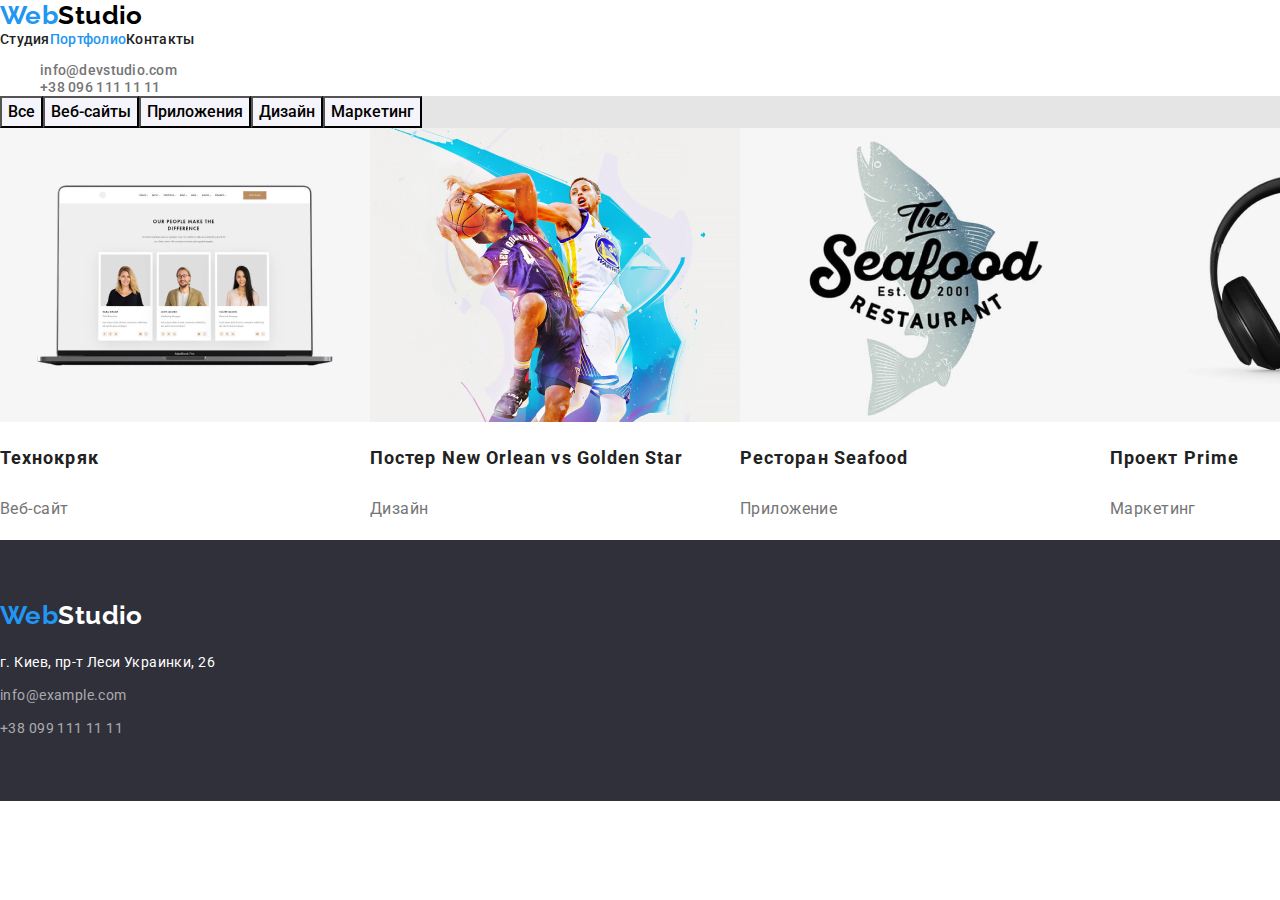
==== portfolio.html @ 4d5f1964 "Add files via upload" ====
<!DOCTYPE html>
<html lang="en">
  <head>
    <meta charset="UTF-8" />
    <meta name="viewport" content="width=device-width, initial-scale=1.0" />
    <title>Portfolio</title>
    <link
      href="https://fonts.googleapis.com/css2?family=Raleway:wght@700&family=Roboto:wght@400;500;700;900&display=swap"
      rel="stylesheet"
    />
    <link rel="stylesheet" href="./style/normalize.css" />
    <link rel="stylesheet" href="./style/styles.css" />
  </head>

  <body>
    <header>
      <nav>
        <a class="logo link" href="index.html"
          >Web<span class="studio">Studio</span></a
        >
        <ul class="site-nav list">
          <li><a class="link" href="index.html">Студия</a></li>
          <li><a class="link current" href="portfolio.html">Портфолио</a></li>
          <li><a class="link" href="">Контакты</a></li>
        </ul>
      </nav>
      <ul class="site-nav contacts">
        <li><a class="link" href="mailto:info@devstudio.com">info@devstudio.com</a></li>
        <li><a class="link" href="tel:+380961111111">+38 096 111 11 11</a></li>
      </ul>
    </header>
    <main class="main-content">
      <div>
        <h1 class="hidden">Фильтры</h1>
        <ul class="list">
          <li><button type="button">Все</button></li>
          <li><button type="button">Веб-сайты</button></li>
          <li><button type="button">Приложения</button></li>
          <li><button type="button">Дизайн</button></li>
          <li><button type="button">Маркетинг</button></li>
        </ul>
      </div>
      <section class="projects">
        <h2 class="hidden">Проекты</h2>
        <ul class="list">
          <li class="box">
            <a class="link" href="">
              <img src="./images/image.jpg" alt="" />
              <h3 class="projects-title">Технокряк</h3>
              <p class="paragraph">Веб-сайт</p>
            </a>
          </li>
          <li class="box">
            <a class="link" href="">
              <img src="./images/image1.jpg" alt="" />
              <h3 class="projects-title">Постер New Orlean vs Golden Star</h3>
              <p class="paragraph">Дизайн</p>
            </a>
          </li>
          <li class="box">
            <a class="link" href="">
              <img src="./images/image2.jpg" alt="" />
              <h3 class="projects-title">Ресторан Seafood</h3>
              <p class="paragraph">Приложение</p>
            </a>
          </li>
          <li class="box">
            <a class="link" href="">
              <img src="./images/image3.jpg" alt="" />
              <h3 class="projects-title">Проект Prime</h3>
              <p class="paragraph">Маркетинг</p>
            </a>
          </li>
          <li class="box">
            <a class="link" href="">
              <img src="./images/image4.jpg" alt="" />
              <h3 class="projects-title">Проект Boxes</h3>
              <p class="paragraph"">Приложение</p>
            </a>
          </li>
          <li class="box">
            <a class="link" href="">
              <img src="./images/image5.jpg" alt="" />
              <h3 class="projects-title">Inspiration has no Borders</h3>
              <p class="paragraph">Веб-сайт</p>
            </a>
          </li>
          <li class="box">
            <a class="link" href="">
              <img src="./images/image6.jpg" alt="" />
              <h3 class="projects-title">Издание Limited Edition</h3>
              <p class="paragraph">Дизайн</p>
            </a>
          </li>
          <li class="box">
            <a class="link" href="">
              <img src="./images/image7.jpg" alt="" />
              <h3 class="projects-title">Проект LAB</h3>
              <p class="paragraph">Маркетинг</p>
            </a>
          </li>
          <li class="box">
            <a class="link" href="">
              <img src="./images/image8.jpg" alt="" />
              <h3 class="projects-title">Growing Business</h3>
              <p class="paragraph">Приложение</p>
            </a>
          </li>
        </ul>
      </section>
    </main>
    <footer>
      <a class="logo link" href="./index.html"
        >Web<span class="studio-white">Studio</span></a
      >
      <address>
        <p>г. Киев, пр-т Леси Украинки, 26</p> 
        <a class="contacts link" href="mailto:info@example.com">info@example.com</a>
        <a class="contacts link" href="tel:+380991111111">+38 099 111 11 11</a>
      </address>
    </footer>
  </body>
</html>
---- style/styles.css ----
/* цвет заголовков #212121; */
/* цвет текста #757575; */
/* акцент  #2196F3; */
/* белий #FFFFFF; */
/* серий бекграунд #2F303A; */
/* бекграунд мейна #E5E5E5; */
/* бекграунд команди #F5F4FA; */
/* контакти color: rgba(255, 255, 255, 0.6); */
:root {
  --title-color: #212121;
  --text-color: #757575;
  --accent-color: #2196f3;
  --white: #ffffff;
  --black: #000000;
  --backgroud-gray: #2f303a;
  --background-main-color: #e5e5e5;
  --baclground-team: #f5f4fa;
  --contacts-color: rgba(255, 255, 255, 0.6);
}

body {
  color: #212121;
  font-family: Roboto;
  letter-spacing: 0.03em;
  font-size: 14px;
  font-style: normal;
  font-weight: 400;
}
.main-content {
  background-color: var(--background-main-color);
}
.link {
  text-decoration: none;
}

.list {
  padding: 0;
  margin: 0;
  list-style: none;
  display: flex;
}

.container {
  margin-left: auto;
  margin-right: auto;
  width: 1200px;
  outline: 2px solid tomato;
  padding-right: 15px;
  padding-left: 15px;
}

.section {
  padding-top: 94px;
  padding-bottom: 94px;
}
/* header */
header {
  background-color: var(--white);
}

.logo {
  font-family: Raleway;
  font-style: normal;
  color: var(--accent-color);
  font-weight: 700;
  font-size: 26px;
  line-height: 1.2;
}

.studio {
  color: var(--black);
}
.list li {
  /* background-color:tomato; */
  /* display: block; */
}
.list img {
  display: block;
}
.site-nav .link {
  color: var(--title-color);
  font-weight: 500;
  line-height: 1.14;
  letter-spacing: 0.02em;
  text-decoration: none;
}

.link.current {
  color: var(--accent-color);
}

.site-nav .link:hover,
.site-nav .link:focus,
address .contacts:hover,
address .contacts:focus {
  color: var(--accent-color);
}
.contacts .link {
  color: var(--text-color);
}
/* hero */

.hero {
  background-color: var(--backgroud-gray);
  color: var(--white);
  text-align: center;
}

.hero-title {
  margin-top: 0;
  margin-bottom: 30px;
  padding-top: 200px;
  font-weight: 900;
  font-size: 44px;
  line-height: 1.4;
  letter-spacing: 0.06em;
  text-transform: uppercase;
}
.button {
  display: inline-block;
  border-radius: 4px;
  padding: 10px 32px;
  margin-bottom: 200px;
  min-width: 200px;
  color: var(--white);
  background-color: var(--accent-color);
  font-weight: 700;
  font-size: 16px;
  line-height: 1.9;
  letter-spacing: 0.06em;
}

/* features */
.hidden {
  visibility: hidden;
  font-size: 0;
  /* color: var(--background-main-color); */
  margin-bottom: 0;
  margin-top: 0;
}

.features .subtitle {
  font-weight: 700;
  line-height: 1.14;
  text-transform: uppercase;
  margin-bottom: 10px;
  margin-top: 0;
}
.features .paragraph {
  line-height: 1.7;
  color: var(--text-color);
  margin-top: 0;
  margin-bottom: 0;
}

/* what we do */

.title {
  margin-bottom: 50px;
  margin-top: 0;
  font-weight: 700;
  font-size: 36px;
  line-height: 1.2;
  text-align: center;
}

/* team */
.team {
  background-color: var(--baclground-team);
  padding-top: 94px;
  padding-bottom: 94px;
  text-align: center;
}
.team .subtitle {
  font-weight: 500;
  font-size: 16px;
  line-height: 1.2;
  margin-top: 30px;
  margin-bottom: 0;
}
.team .paragraph {
  font-size: 16px;
  line-height: 1.2;
  color: var(--text-color);
  margin-top: 10px;
  margin-bottom: 0;
}

/* footer */
footer {
  padding-top: 60px;
  padding-bottom: 60px;
  background-color: var(--backgroud-gray);
}
.studio-white {
  color: var(--white);
}
address {
  color: var(--white);
  line-height: 1.7;
  font-style: normal;
}
address p {
  margin-top: 20px;
  margin-bottom: 9px;
}
.contacts {
  color: var(--contacts-color);
  display: block;
  margin-bottom: 9px;
}

.contacts:last-child {
  margin-bottom: 0;
}
/* portfolio */
button {
  font-weight: 500;
  font-size: 16px;
  line-height: 1.6;
  text-align: center;
  background-color: var(--baclground-team);
}
button:hover,
button:focus {
  color: var(--white);
  background-color: var(--accent-color);
}

.projects {
  display: flex;
  flex-wrap: wrap;
}

.projects-title {
  font-weight: 700;
  font-size: 18px;
  line-height: 2;
  color: var(--title-color);
  letter-spacing: 0.06em;
}
.projects .paragraph {
  font-size: 16px;
  line-height: 1.9;
  color: var(--text-color);
}

.box {
  background-color: var(--white);
}
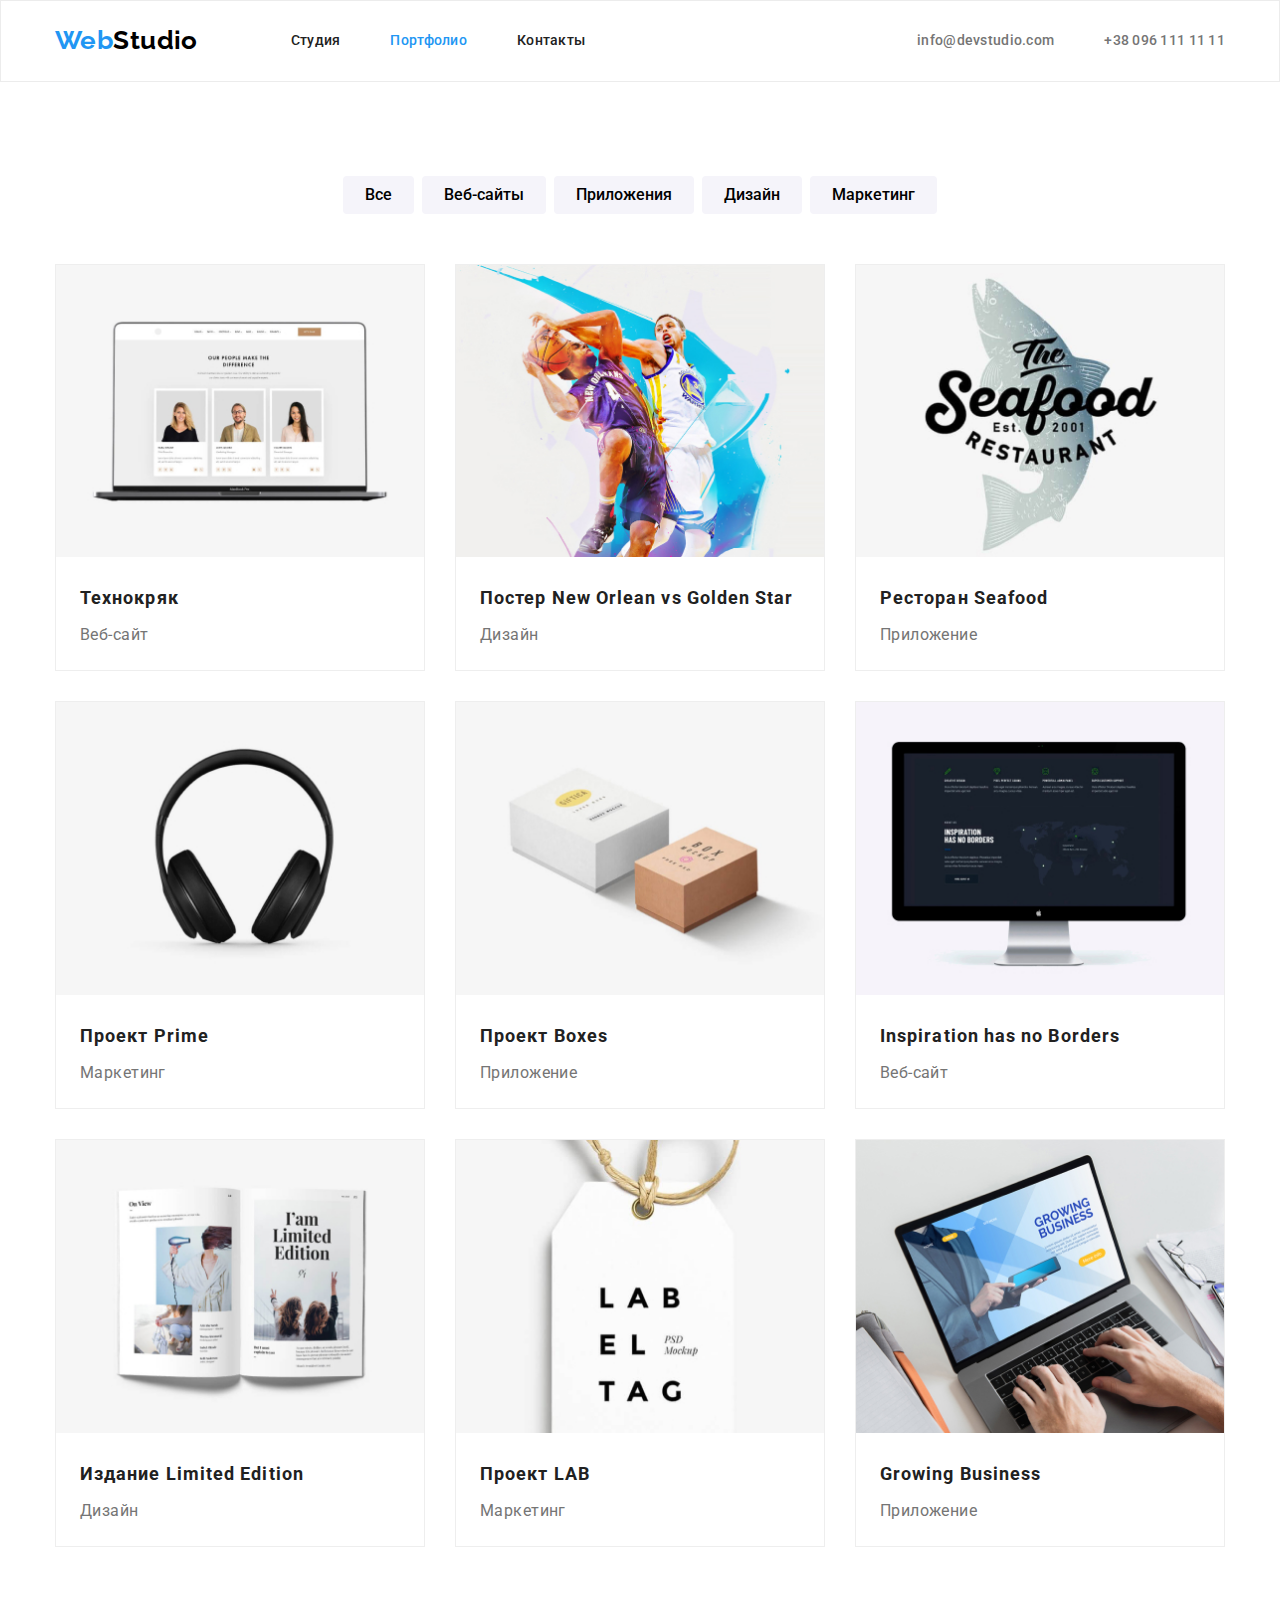
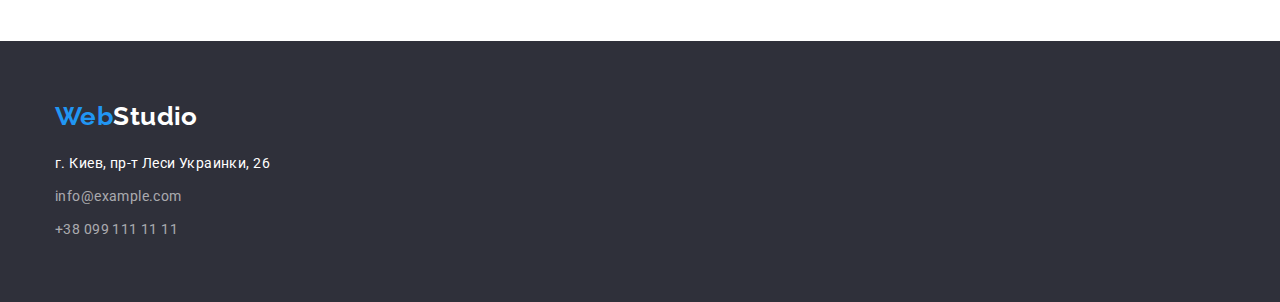
==== commit 97d1f3d5: "Добавлены стили для геометрии контента страниц Студия и Протфолио" ====
--- a/portfolio.html
+++ b/portfolio.html
@@ -14,110 +14,122 @@
 
   <body>
     <header>
-      <nav>
-        <a class="logo link" href="index.html"
-          >Web<span class="studio">Studio</span></a
-        >
-        <ul class="site-nav list">
-          <li><a class="link" href="index.html">Студия</a></li>
-          <li><a class="link current" href="portfolio.html">Портфолио</a></li>
-          <li><a class="link" href="">Контакты</a></li>
+      <div class="container main-nav">
+        <nav class="main-nav">
+          <a class="logo link" href="index.html">Web<span class="studio">Studio</span></a>
+          <ul class="site-nav list">
+            <li class="item"><a class="link" href="index.html">Студия</a></li>
+            <li class="item"><a class="current link" href="portfolio.html">Портфолио</a></li>
+            <li class="item"><a class="link" href="">Контакты</a></li>
+          </ul>
+        </nav>
+        <ul class="site-nav list contacts">
+          <li class="item"><a class="link" href="mailto:info@devstudio.com">info@devstudio.com</a></li>
+          <li class="item"><a class="link" href="tel:+380961111111">+38 096 111 11 11</a></li>
         </ul>
-      </nav>
-      <ul class="site-nav contacts">
-        <li><a class="link" href="mailto:info@devstudio.com">info@devstudio.com</a></li>
-        <li><a class="link" href="tel:+380961111111">+38 096 111 11 11</a></li>
-      </ul>
+      </div>
+    
     </header>
     <main class="main-content">
-      <div>
+      <div class="container section">
         <h1 class="hidden">Фильтры</h1>
-        <ul class="list">
-          <li><button type="button">Все</button></li>
-          <li><button type="button">Веб-сайты</button></li>
-          <li><button type="button">Приложения</button></li>
-          <li><button type="button">Дизайн</button></li>
-          <li><button type="button">Маркетинг</button></li>
+        <div class="buttons"><ul class="list">
+          <li class="btn"><button type="button">Все</button></li>
+          <li class="btn"><button type="button">Веб-сайты</button></li>
+          <li class="btn"><button type="button">Приложения</button></li>
+          <li class="btn"><button type="button">Дизайн</button></li>
+          <li class="btn"><button type="button">Маркетинг</button></li>
         </ul>
       </div>
+      
       <section class="projects">
         <h2 class="hidden">Проекты</h2>
         <ul class="list">
           <li class="box">
             <a class="link" href="">
-              <img src="./images/image.jpg" alt="" />
-              <h3 class="projects-title">Технокряк</h3>
-              <p class="paragraph">Веб-сайт</p>
+              <img src="./images/image.jpg" alt="" width="368" />
+              <div class="box-caption"><h3 class="projects-title">Технокряк</h3>
+                <p class="paragraph">Веб-сайт</p>
+              </div>
             </a>
           </li>
           <li class="box">
             <a class="link" href="">
-              <img src="./images/image1.jpg" alt="" />
-              <h3 class="projects-title">Постер New Orlean vs Golden Star</h3>
+              <img src="./images/image1.jpg" alt=""  width="368"/>
+             <div class="box-caption"> <h3 class="projects-title">Постер New Orlean vs Golden Star</h3>
               <p class="paragraph">Дизайн</p>
+            </div>
             </a>
           </li>
           <li class="box">
             <a class="link" href="">
-              <img src="./images/image2.jpg" alt="" />
-              <h3 class="projects-title">Ресторан Seafood</h3>
-              <p class="paragraph">Приложение</p>
+              <img src="./images/image2.jpg" alt="" width="368" />
+              <div class="box-caption"><h3 class="projects-title">Ресторан Seafood</h3>
+                <p class="paragraph">Приложение</p>
+              </div>
             </a>
           </li>
           <li class="box">
             <a class="link" href="">
-              <img src="./images/image3.jpg" alt="" />
-              <h3 class="projects-title">Проект Prime</h3>
-              <p class="paragraph">Маркетинг</p>
+              <img src="./images/image3.jpg" alt="" width="368" />
+              <div class="box-caption"><h3 class="projects-title">Проект Prime</h3>
+                <p class="paragraph">Маркетинг</p>
+              </div>
             </a>
           </li>
           <li class="box">
             <a class="link" href="">
-              <img src="./images/image4.jpg" alt="" />
-              <h3 class="projects-title">Проект Boxes</h3>
-              <p class="paragraph"">Приложение</p>
+              <img src="./images/image4.jpg" alt="" width="368" />
+              <div class="box-caption"><h3 class="projects-title">Проект Boxes</h3>
+                <p class="paragraph"">Приложение</p>
+              </div>
             </a>
           </li>
           <li class="box">
             <a class="link" href="">
-              <img src="./images/image5.jpg" alt="" />
-              <h3 class="projects-title">Inspiration has no Borders</h3>
-              <p class="paragraph">Веб-сайт</p>
+              <img src="./images/image5.jpg" alt="" width="368" />
+              <div class="box-caption"><h3 class="projects-title">Inspiration has no Borders</h3>
+                <p class="paragraph">Веб-сайт</p>
+              </div>
             </a>
           </li>
           <li class="box">
             <a class="link" href="">
-              <img src="./images/image6.jpg" alt="" />
-              <h3 class="projects-title">Издание Limited Edition</h3>
+              <img src="./images/image6.jpg" alt="" width="368" />
+             <div class="box-caption"> <h3 class="projects-title">Издание Limited Edition</h3>
               <p class="paragraph">Дизайн</p>
+            </div>
             </a>
           </li>
           <li class="box">
             <a class="link" href="">
-              <img src="./images/image7.jpg" alt="" />
-              <h3 class="projects-title">Проект LAB</h3>
-              <p class="paragraph">Маркетинг</p>
+              <img src="./images/image7.jpg" alt="" width="368" />
+              <div class="box-caption"><h3 class="projects-title">Проект LAB</h3>
+                <p class="paragraph">Маркетинг</p>
+              </div>
             </a>
           </li>
           <li class="box">
             <a class="link" href="">
-              <img src="./images/image8.jpg" alt="" />
-              <h3 class="projects-title">Growing Business</h3>
+              <img src="./images/image8.jpg" alt="" width="368" />
+             <div class="box-caption"> <h3 class="projects-title">Growing Business</h3>
               <p class="paragraph">Приложение</p>
+              </div>
             </a>
           </li>
         </ul>
+      </div>
       </section>
     </main>
-    <footer>
-      <a class="logo link" href="./index.html"
-        >Web<span class="studio-white">Studio</span></a
-      >
+  <footer>
+    <div class="container">
+      <a class="logo link" href="./index.html">Web<span class="studio-white">Studio</span></a>
       <address>
-        <p>г. Киев, пр-т Леси Украинки, 26</p> 
+        <p class="location">г. Киев, пр-т Леси Украинки, 26</p>
         <a class="contacts link" href="mailto:info@example.com">info@example.com</a>
         <a class="contacts link" href="tel:+380991111111">+38 099 111 11 11</a>
       </address>
-    </footer>
+    </div>
+  </footer>
   </body>
 </html>
--- a/style/styles.css
+++ b/style/styles.css
@@ -27,7 +27,7 @@
   font-weight: 400;
 }
 .main-content {
-  background-color: var(--background-main-color);
+  background-color: var(--white);
 }
 .link {
   text-decoration: none;
@@ -38,13 +38,14 @@
   margin: 0;
   list-style: none;
   display: flex;
+  flex-wrap: wrap;
 }
 
 .container {
+  width: 1200px;
   margin-left: auto;
   margin-right: auto;
-  width: 1200px;
-  outline: 2px solid tomato;
+  /* outline: 2px solid tomato; */
   padding-right: 15px;
   padding-left: 15px;
 }
@@ -56,9 +57,16 @@
 /* header */
 header {
   background-color: var(--white);
+  border: 1px solid#ECECEC;
+}
+
+.main-nav {
+  display: flex;
+  align-items: center;
 }
 
 .logo {
+  display: block;
   font-family: Raleway;
   font-style: normal;
   color: var(--accent-color);
@@ -70,14 +78,21 @@
 .studio {
   color: var(--black);
 }
-.list li {
-  /* background-color:tomato; */
-  /* display: block; */
-}
-.list img {
+
+.site-nav {
+  display: flex;
+  margin-left: 93px;
+}
+
+.site-nav .item:not(:last-child) {
+  margin-right: 50px;
+}
+
+.site-nav .link {
   display: block;
-}
-.site-nav .link {
+  padding-top: 32px;
+  padding-bottom: 32px;
+
   color: var(--title-color);
   font-weight: 500;
   line-height: 1.14;
@@ -110,6 +125,9 @@
   margin-top: 0;
   margin-bottom: 30px;
   padding-top: 200px;
+  margin-left: auto;
+  margin-right: auto;
+  max-width: 700px;
   font-weight: 900;
   font-size: 44px;
   line-height: 1.4;
@@ -134,7 +152,6 @@
 .hidden {
   visibility: hidden;
   font-size: 0;
-  /* color: var(--background-main-color); */
   margin-bottom: 0;
   margin-top: 0;
 }
@@ -152,6 +169,13 @@
   margin-top: 0;
   margin-bottom: 0;
 }
+.features .item {
+  width: calc((100% - 90px) / 4);
+}
+
+.features .item:not(:last-child) {
+  margin-right: 30px;
+}
 
 /* what we do */
 
@@ -163,7 +187,13 @@
   line-height: 1.2;
   text-align: center;
 }
-
+.activity .item {
+  width: calc((100% - 60px) / 3);
+  margin-right: 30px;
+}
+.activity .item:nth-child(3n) {
+  margin-right: 0;
+}
 /* team */
 .team {
   background-color: var(--baclground-team);
@@ -171,19 +201,34 @@
   padding-bottom: 94px;
   text-align: center;
 }
+
+.team .box {
+  width: calc((100% - 90px) / 4);
+  box-shadow: 0px 1px 3px rgba(0, 0, 0, 0.12), 0px 1px 1px rgba(0, 0, 0, 0.14),
+    0px 2px 1px rgba(0, 0, 0, 0.2);
+  border-radius: 0px 0px 4px 4px;
+}
 .team .subtitle {
   font-weight: 500;
   font-size: 16px;
   line-height: 1.2;
-  margin-top: 30px;
-  margin-bottom: 0;
+  margin-top: 0;
+  margin-bottom: 10px;
 }
 .team .paragraph {
   font-size: 16px;
   line-height: 1.2;
   color: var(--text-color);
-  margin-top: 10px;
-  margin-bottom: 0;
+  margin-top: 0;
+  margin-bottom: 0;
+}
+.team .box:nth-child(4n) {
+  margin-right: 0;
+}
+
+.box-footer {
+  padding-top: 30px;
+  padding-bottom: 30px;
 }
 
 /* footer */
@@ -200,31 +245,53 @@
   line-height: 1.7;
   font-style: normal;
 }
-address p {
+address .location {
   margin-top: 20px;
   margin-bottom: 9px;
 }
 .contacts {
   color: var(--contacts-color);
-  display: block;
+  margin-left: auto;
   margin-bottom: 9px;
 }
 
 .contacts:last-child {
   margin-bottom: 0;
 }
+
+footer .contacts {
+  display: flex;
+  flex-direction: column;
+}
 /* portfolio */
+
 button {
+  padding: 6px 22px;
   font-weight: 500;
   font-size: 16px;
   line-height: 1.6;
   text-align: center;
   background-color: var(--baclground-team);
+  border: 0;
+  border-radius: 4px;
 }
 button:hover,
 button:focus {
   color: var(--white);
   background-color: var(--accent-color);
+}
+
+.btn {
+  margin-right: 8px;
+  margin-bottom: 50px;
+}
+
+.btn:last-child {
+  margin-right: 0;
+}
+
+.buttons .list {
+  justify-content: center;
 }
 
 .projects {
@@ -238,13 +305,37 @@
   line-height: 2;
   color: var(--title-color);
   letter-spacing: 0.06em;
+  margin-top: 0;
+  margin-bottom: 4px;
 }
 .projects .paragraph {
   font-size: 16px;
   line-height: 1.9;
   color: var(--text-color);
+  margin-bottom: 0;
+  margin-top: 0;
 }
 
 .box {
   background-color: var(--white);
-}
+  margin-right: 30px;
+}
+.projects .box:nth-child(3n) {
+  margin-right: 0;
+}
+
+.projects .box {
+  width: calc((100% - 60px) / 3);
+  margin-bottom: 30px;
+  border: 1px solid #eeeeee;
+}
+.projects .box:nth-last-child(-n + 3) {
+  margin-bottom: 0;
+}
+
+.box-caption {
+  padding-top: 20px;
+  padding-bottom: 20px;
+  padding-right: 24px;
+  padding-left: 24px;
+}
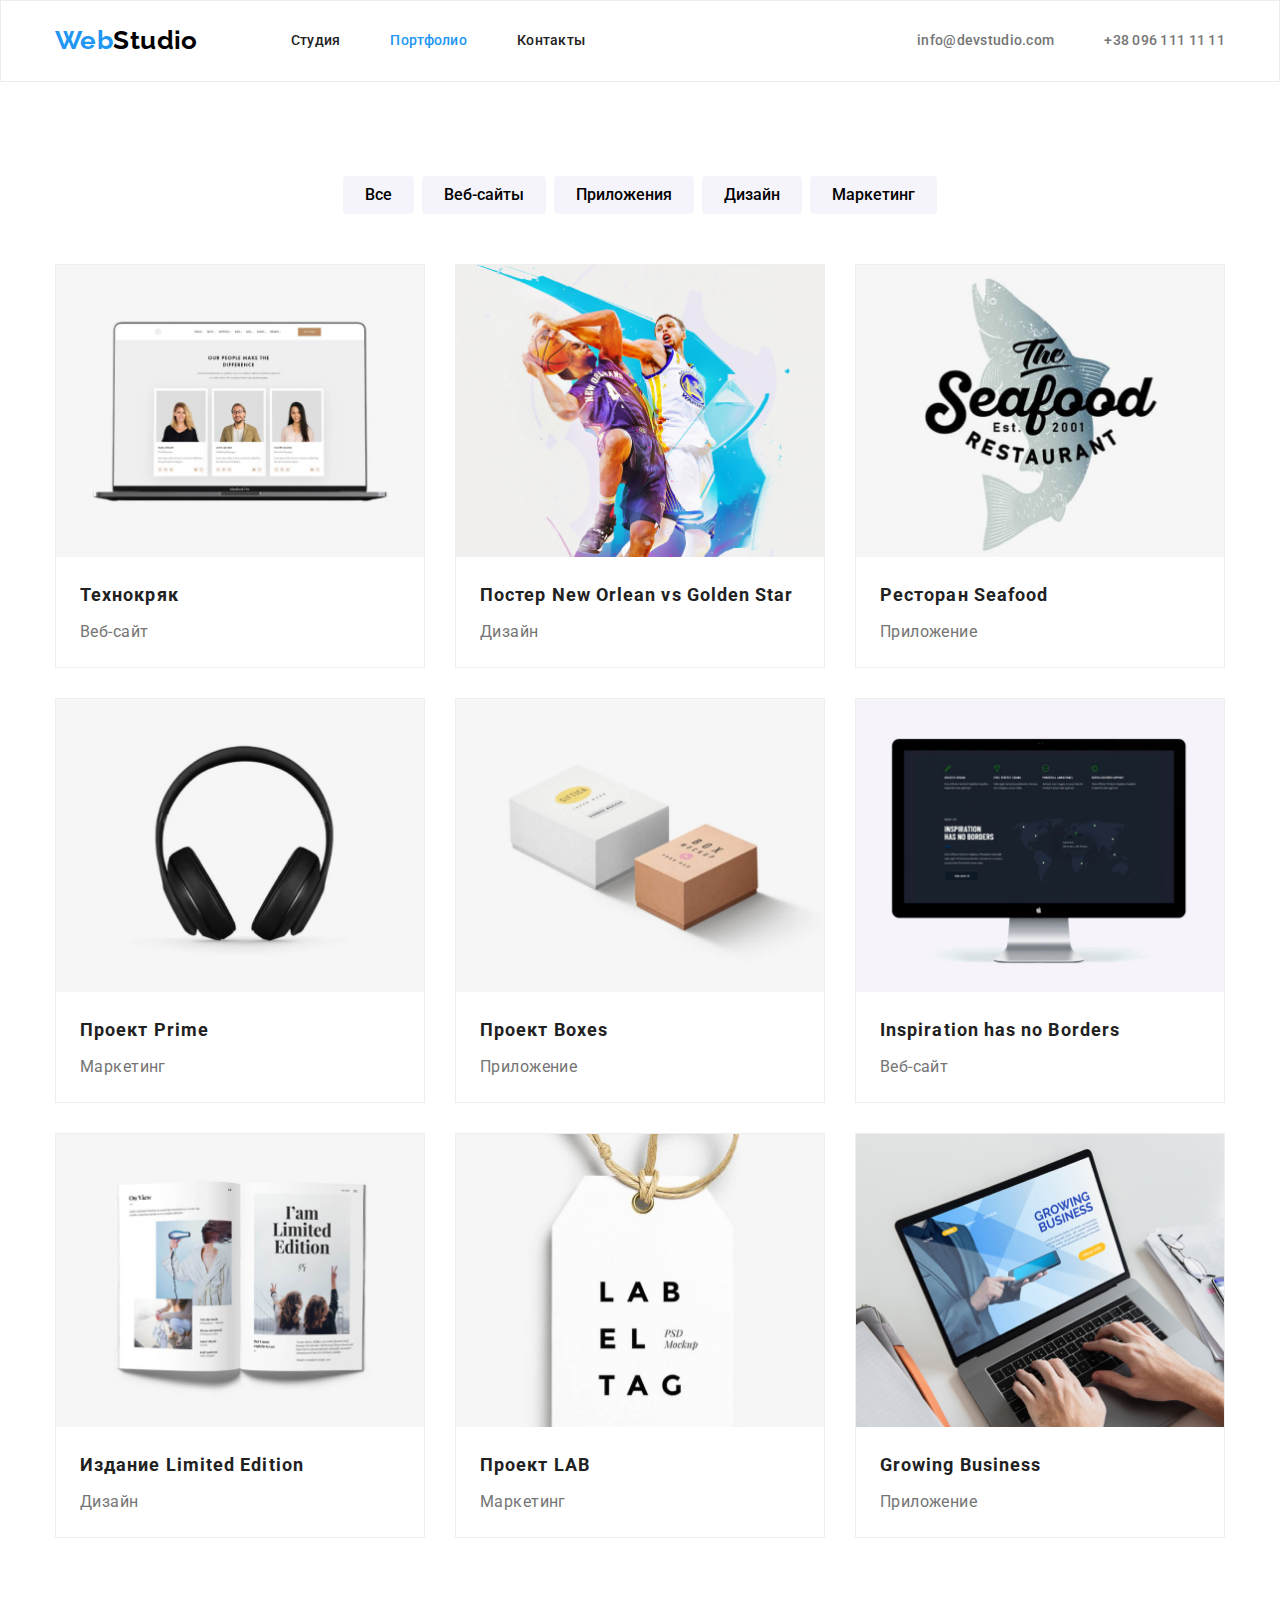
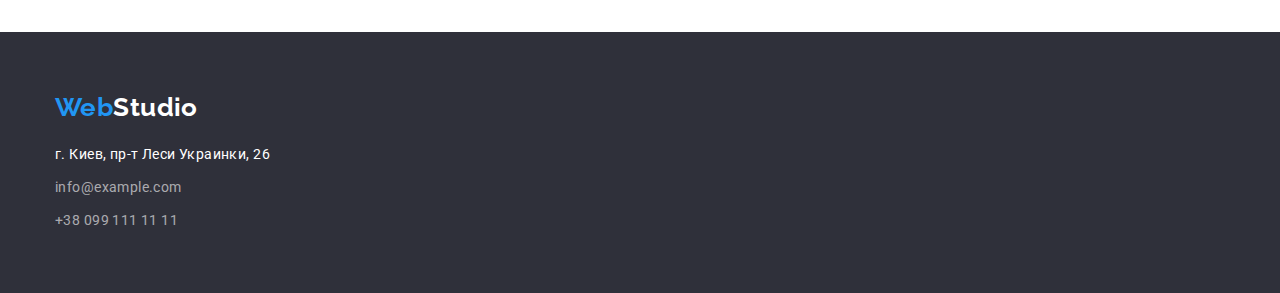
==== commit becf297f: "исправлены ошибки" ====
--- a/portfolio.html
+++ b/portfolio.html
@@ -16,120 +16,146 @@
     <header>
       <div class="container main-nav">
         <nav class="main-nav">
-          <a class="logo link" href="index.html">Web<span class="studio">Studio</span></a>
+          <a class="logo link" href="index.html"
+            >Web<span class="studio">Studio</span></a
+          >
           <ul class="site-nav list">
             <li class="item"><a class="link" href="index.html">Студия</a></li>
-            <li class="item"><a class="current link" href="portfolio.html">Портфолио</a></li>
+            <li class="item">
+              <a class="current link" href="portfolio.html">Портфолио</a>
+            </li>
             <li class="item"><a class="link" href="">Контакты</a></li>
           </ul>
         </nav>
         <ul class="site-nav list contacts">
-          <li class="item"><a class="link" href="mailto:info@devstudio.com">info@devstudio.com</a></li>
-          <li class="item"><a class="link" href="tel:+380961111111">+38 096 111 11 11</a></li>
+          <li class="item">
+            <a class="link" href="mailto:info@devstudio.com"
+              >info@devstudio.com</a
+            >
+          </li>
+          <li class="item">
+            <a class="link" href="tel:+380961111111">+38 096 111 11 11</a>
+          </li>
         </ul>
       </div>
-    
     </header>
     <main class="main-content">
       <div class="container section">
         <h1 class="hidden">Фильтры</h1>
-        <div class="buttons"><ul class="list">
-          <li class="btn"><button type="button">Все</button></li>
-          <li class="btn"><button type="button">Веб-сайты</button></li>
-          <li class="btn"><button type="button">Приложения</button></li>
-          <li class="btn"><button type="button">Дизайн</button></li>
-          <li class="btn"><button type="button">Маркетинг</button></li>
-        </ul>
+        <div class="buttons">
+          <ul class="list">
+            <li class="btn"><button type="button">Все</button></li>
+            <li class="btn"><button type="button">Веб-сайты</button></li>
+            <li class="btn"><button type="button">Приложения</button></li>
+            <li class="btn"><button type="button">Дизайн</button></li>
+            <li class="btn"><button type="button">Маркетинг</button></li>
+          </ul>
+        </div>
+        <section class="projects">
+          <h2 class="hidden">Проекты</h2>
+          <ul class="list">
+            <li class="box">
+              <a class="link" href="">
+                <img src="./images/image.jpg" alt="" width="368" />
+                <div class="box-caption">
+                  <h3 class="projects-title">Технокряк</h3>
+                  <p class="paragraph">Веб-сайт</p>
+                </div>
+              </a>
+            </li>
+            <li class="box">
+              <a class="link" href="">
+                <img src="./images/image1.jpg" alt="" width="368" />
+                <div class="box-caption">
+                  <h3 class="projects-title">
+                    Постер New Orlean vs Golden Star
+                  </h3>
+                  <p class="paragraph">Дизайн</p>
+                </div>
+              </a>
+            </li>
+            <li class="box">
+              <a class="link" href="">
+                <img src="./images/image2.jpg" alt="" width="368" />
+                <div class="box-caption">
+                  <h3 class="projects-title">Ресторан Seafood</h3>
+                  <p class="paragraph">Приложение</p>
+                </div>
+              </a>
+            </li>
+            <li class="box">
+              <a class="link" href="">
+                <img src="./images/image3.jpg" alt="" width="368" />
+                <div class="box-caption">
+                  <h3 class="projects-title">Проект Prime</h3>
+                  <p class="paragraph">Маркетинг</p>
+                </div>
+              </a>
+            </li>
+            <li class="box">
+              <a class="link" href="">
+                <img src="./images/image4.jpg" alt="" width="368" />
+                <div class="box-caption">
+                  <h3 class="projects-title">Проект Boxes</h3>
+                  <p class="paragraph">Приложение</p>
+                </div>
+              </a>
+            </li>
+            <li class="box">
+              <a class="link" href="">
+                <img src="./images/image5.jpg" alt="" width="368" />
+                <div class="box-caption">
+                  <h3 class="projects-title">Inspiration has no Borders</h3>
+                  <p class="paragraph">Веб-сайт</p>
+                </div>
+              </a>
+            </li>
+            <li class="box">
+              <a class="link" href="">
+                <img src="./images/image6.jpg" alt="" width="368" />
+                <div class="box-caption">
+                  <h3 class="projects-title">Издание Limited Edition</h3>
+                  <p class="paragraph">Дизайн</p>
+                </div>
+              </a>
+            </li>
+            <li class="box">
+              <a class="link" href="">
+                <img src="./images/image7.jpg" alt="" width="368" />
+                <div class="box-caption">
+                  <h3 class="projects-title">Проект LAB</h3>
+                  <p class="paragraph">Маркетинг</p>
+                </div>
+              </a>
+            </li>
+            <li class="box">
+              <a class="link" href="">
+                <img src="./images/image8.jpg" alt="" width="368" />
+                <div class="box-caption">
+                  <h3 class="projects-title">Growing Business</h3>
+                  <p class="paragraph">Приложение</p>
+                </div>
+              </a>
+            </li>
+          </ul>
+        </section>
       </div>
-      
-      <section class="projects">
-        <h2 class="hidden">Проекты</h2>
-        <ul class="list">
-          <li class="box">
-            <a class="link" href="">
-              <img src="./images/image.jpg" alt="" width="368" />
-              <div class="box-caption"><h3 class="projects-title">Технокряк</h3>
-                <p class="paragraph">Веб-сайт</p>
-              </div>
-            </a>
-          </li>
-          <li class="box">
-            <a class="link" href="">
-              <img src="./images/image1.jpg" alt=""  width="368"/>
-             <div class="box-caption"> <h3 class="projects-title">Постер New Orlean vs Golden Star</h3>
-              <p class="paragraph">Дизайн</p>
-            </div>
-            </a>
-          </li>
-          <li class="box">
-            <a class="link" href="">
-              <img src="./images/image2.jpg" alt="" width="368" />
-              <div class="box-caption"><h3 class="projects-title">Ресторан Seafood</h3>
-                <p class="paragraph">Приложение</p>
-              </div>
-            </a>
-          </li>
-          <li class="box">
-            <a class="link" href="">
-              <img src="./images/image3.jpg" alt="" width="368" />
-              <div class="box-caption"><h3 class="projects-title">Проект Prime</h3>
-                <p class="paragraph">Маркетинг</p>
-              </div>
-            </a>
-          </li>
-          <li class="box">
-            <a class="link" href="">
-              <img src="./images/image4.jpg" alt="" width="368" />
-              <div class="box-caption"><h3 class="projects-title">Проект Boxes</h3>
-                <p class="paragraph"">Приложение</p>
-              </div>
-            </a>
-          </li>
-          <li class="box">
-            <a class="link" href="">
-              <img src="./images/image5.jpg" alt="" width="368" />
-              <div class="box-caption"><h3 class="projects-title">Inspiration has no Borders</h3>
-                <p class="paragraph">Веб-сайт</p>
-              </div>
-            </a>
-          </li>
-          <li class="box">
-            <a class="link" href="">
-              <img src="./images/image6.jpg" alt="" width="368" />
-             <div class="box-caption"> <h3 class="projects-title">Издание Limited Edition</h3>
-              <p class="paragraph">Дизайн</p>
-            </div>
-            </a>
-          </li>
-          <li class="box">
-            <a class="link" href="">
-              <img src="./images/image7.jpg" alt="" width="368" />
-              <div class="box-caption"><h3 class="projects-title">Проект LAB</h3>
-                <p class="paragraph">Маркетинг</p>
-              </div>
-            </a>
-          </li>
-          <li class="box">
-            <a class="link" href="">
-              <img src="./images/image8.jpg" alt="" width="368" />
-             <div class="box-caption"> <h3 class="projects-title">Growing Business</h3>
-              <p class="paragraph">Приложение</p>
-              </div>
-            </a>
-          </li>
-        </ul>
+    </main>
+    <footer>
+      <div class="container">
+        <a class="logo link" href="./index.html"
+          >Web<span class="studio-white">Studio</span></a
+        >
+        <address>
+          <p class="location">г. Киев, пр-т Леси Украинки, 26</p>
+          <a class="contacts link" href="mailto:info@example.com"
+            >info@example.com</a
+          >
+          <a class="contacts link" href="tel:+380991111111"
+            >+38 099 111 11 11</a
+          >
+        </address>
       </div>
-      </section>
-    </main>
-  <footer>
-    <div class="container">
-      <a class="logo link" href="./index.html">Web<span class="studio-white">Studio</span></a>
-      <address>
-        <p class="location">г. Киев, пр-т Леси Украинки, 26</p>
-        <a class="contacts link" href="mailto:info@example.com">info@example.com</a>
-        <a class="contacts link" href="tel:+380991111111">+38 099 111 11 11</a>
-      </address>
-    </div>
-  </footer>
+    </footer>
   </body>
 </html>
--- a/style/styles.css
+++ b/style/styles.css
@@ -80,7 +80,7 @@
 }
 
 .site-nav {
-  display: flex;
+  /* display: flex; */
   margin-left: 93px;
 }
 
@@ -119,12 +119,13 @@
   background-color: var(--backgroud-gray);
   color: var(--white);
   text-align: center;
+  padding-top: 200px;
+  padding-bottom: 200px;
 }
 
 .hero-title {
   margin-top: 0;
   margin-bottom: 30px;
-  padding-top: 200px;
   margin-left: auto;
   margin-right: auto;
   max-width: 700px;
@@ -138,7 +139,6 @@
   display: inline-block;
   border-radius: 4px;
   padding: 10px 32px;
-  margin-bottom: 200px;
   min-width: 200px;
   color: var(--white);
   background-color: var(--accent-color);
@@ -283,7 +283,6 @@
 
 .btn {
   margin-right: 8px;
-  margin-bottom: 50px;
 }
 
 .btn:last-child {
@@ -291,6 +290,7 @@
 }
 
 .buttons .list {
+  padding-bottom: 50px;
   justify-content: center;
 }
 
@@ -339,3 +339,6 @@
   padding-right: 24px;
   padding-left: 24px;
 }
+.box img {
+  display: block;
+}
